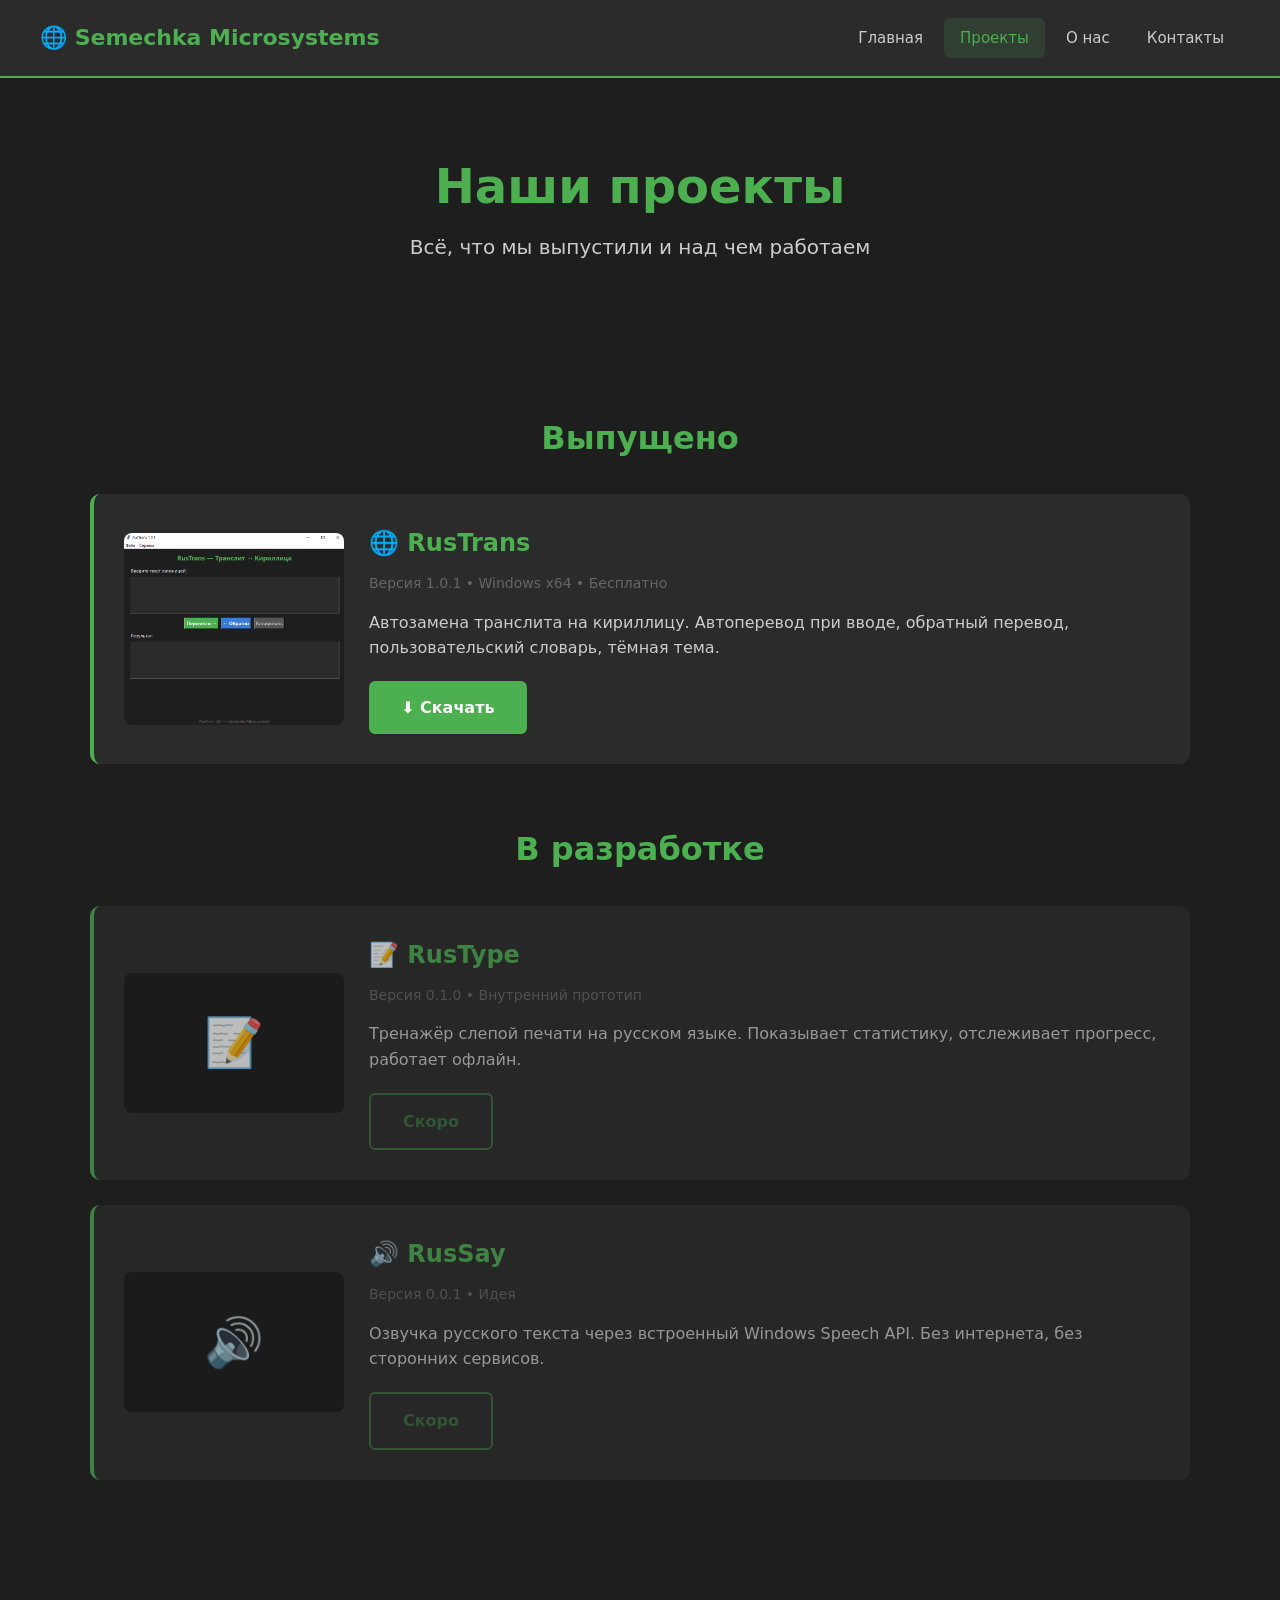
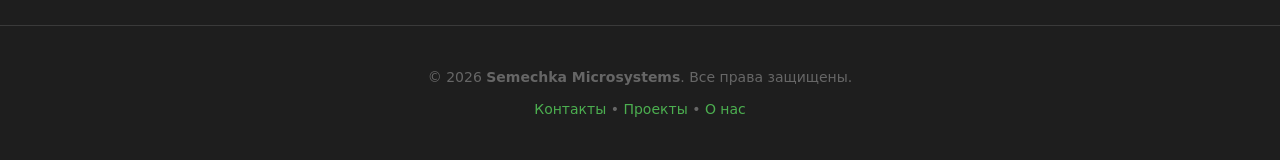
==== projects.html @ a8127fbb "Initial commit: Semechka Microsystems site" ====
<!DOCTYPE html>
<html lang="ru">
<head>
<meta charset="UTF-8">
<meta name="viewport" content="width=device-width, initial-scale=1.0">
<title>Проекты — Semechka Microsystems</title>
<meta name="description" content="Проекты Semechka Microsystems: RusTrans 1.0.1 и будущие релизы.">
<meta name="theme-color" content="#4CAF50">

<link rel="icon" type="image/x-icon" href="./favicon.ico">
<link rel="icon" type="image/png" sizes="32x32" href="./favicon-32x32.png">
<link rel="icon" type="image/png" sizes="16x16" href="./favicon-16x16.png">
<link rel="apple-touch-icon" sizes="180x180" href="./apple-touch-icon.png">
<link rel="manifest" href="./site.webmanifest">

<link rel="stylesheet" href="style.css">
</head>
<body>

<header>
  <a href="index.html" class="logo">
  <span>🌐 Semechka Microsystems</span>
  </a>
  <nav>
    <a href="index.html">Главная</a>
    <a href="projects.html" class="active">Проекты</a>
    <a href="about.html">О нас</a>
    <a href="contact.html">Контакты</a>
  </nav>
</header>

<main>

<section class="hero">
  <h1>Наши проекты</h1>
  <div class="subtitle">Всё, что мы выпустили и над чем работаем</div>
</section>

<section class="section container">

  <h2>Выпущено</h2>

  <div class="project">
    <img src="assets/screenshot-rustrans.png" alt="RusTrans">
    <div class="project-info">
      <h3>🌐 RusTrans</h3>
      <div class="version">Версия 1.0.1 • Windows x64 • Бесплатно</div>
      <p>Автозамена транслита на кириллицу. Автоперевод при вводе, обратный перевод, пользовательский словарь, тёмная тема.</p>
      <a href="assets/RusTrans_Setup_1.0.1_x64.exe" class="btn">⬇ Скачать</a>
    </div>
  </div>

  <h2 style="margin-top:60px;">В разработке</h2>

  <div class="project" style="opacity:0.7;">
    <div class="project-placeholder">📝</div>
    <div class="project-info">
      <h3>📝 RusType</h3>
      <div class="version">Версия 0.1.0 • Внутренний прототип</div>
      <p>Тренажёр слепой печати на русском языке. Показывает статистику, отслеживает прогресс, работает офлайн.</p>
      <span class="btn btn-outline" style="opacity:0.5; cursor:default;">Скоро</span>
    </div>
  </div>

  <div class="project" style="opacity:0.7;">
    <div class="project-placeholder">🔊</div>
    <div class="project-info">
      <h3>🔊 RusSay</h3>
      <div class="version">Версия 0.0.1 • Идея</div>
      <p>Озвучка русского текста через встроенный Windows Speech API. Без интернета, без сторонних сервисов.</p>
      <span class="btn btn-outline" style="opacity:0.5; cursor:default;">Скоро</span>
    </div>
  </div>

</section>

</main>

<footer>
  <p>© 2026 <strong>Semechka Microsystems</strong>. Все права защищены.</p>
  <div class="footer-links">
    <a href="contact.html">Контакты</a> •
    <a href="projects.html">Проекты</a> •
    <a href="about.html">О нас</a>
  </div>
</footer>

</body>
</html>
---- style.css ----
/* ============================================================
   Semechka Microsystems — общие стили
   ============================================================ */

* { margin: 0; padding: 0; box-sizing: border-box; }

:root {
  --bg: #1e1e1e;
  --bg-alt: #2b2b2b;
  --bg-hover: #3a3a3a;
  --accent: #4CAF50;
  --accent-hover: #45a049;
  --accent-blue: #3a7bd5;
  --text: #ffffff;
  --text-dim: #cccccc;
  --text-mute: #666666;
  --border: #3a3a3a;
}

body {
  font-family: 'Segoe UI', system-ui, -apple-system, sans-serif;
  background: var(--bg);
  color: var(--text);
  line-height: 1.6;
  min-height: 100vh;
  display: flex;
  flex-direction: column;
}

/* ---------- Шапка ---------- */
header {
  background: var(--bg-alt);
  padding: 18px 40px;
  display: flex;
  justify-content: space-between;
  align-items: center;
  border-bottom: 2px solid var(--accent);
  position: sticky;
  top: 0;
  z-index: 100;
}

.logo {
  font-size: 22px;
  font-weight: bold;
  color: var(--accent);
  display: flex;
  align-items: center;
  gap: 12px;
  text-decoration: none;
}
.logo img {
  height: 36px;
  width: auto;
  image-rendering: pixelated;
}
.logo:hover { color: var(--accent-hover); }
.logo:hover img { opacity: 0.85; }

nav { display: flex; gap: 5px; }
nav a {
  color: var(--text-dim);
  text-decoration: none;
  padding: 8px 16px;
  border-radius: 6px;
  transition: all 0.2s;
  font-size: 15px;
}
nav a:hover { color: var(--accent); background: rgba(76, 175, 80, 0.1); }
nav a.active { color: var(--accent); background: rgba(76, 175, 80, 0.15); }

/* ---------- Контент ---------- */
main { flex: 1; }

.container {
  max-width: 1100px;
  margin: 0 auto;
  padding: 0 20px;
}

.hero {
  text-align: center;
  padding: 80px 20px 60px;
}
.hero .hero-logo {
  height: 120px;
  margin-bottom: 25px;
  image-rendering: pixelated;
}
.hero h1 {
  font-size: 48px;
  color: var(--accent);
  margin-bottom: 15px;
  line-height: 1.2;
}
.hero .subtitle {
  font-size: 20px;
  color: var(--text-dim);
  margin-bottom: 30px;
}
.hero p {
  font-size: 17px;
  color: var(--text-dim);
  max-width: 700px;
  margin: 0 auto 35px;
}

/* ---------- Кнопки ---------- */
.btn {
  display: inline-block;
  background: var(--accent);
  color: white;
  padding: 14px 32px;
  border-radius: 6px;
  text-decoration: none;
  font-weight: bold;
  font-size: 16px;
  transition: all 0.2s;
  border: none;
  cursor: pointer;
}
.btn:hover { background: var(--accent-hover); transform: translateY(-2px); }

.btn-secondary {
  background: var(--accent-blue);
  margin-left: 10px;
}
.btn-secondary:hover { background: #3268b3; }

.btn-outline {
  background: transparent;
  border: 2px solid var(--accent);
  color: var(--accent);
}
.btn-outline:hover { background: var(--accent); color: white; }

/* ---------- Секции ---------- */
.section { padding: 60px 0; }
.section h2 {
  color: var(--accent);
  font-size: 32px;
  margin-bottom: 30px;
  text-align: center;
}
.section h3 {
  color: var(--accent);
  font-size: 22px;
  margin-bottom: 15px;
}

/* ---------- Карточки ---------- */
.grid {
  display: grid;
  grid-template-columns: repeat(auto-fit, minmax(280px, 1fr));
  gap: 20px;
}

.card {
  background: var(--bg-alt);
  padding: 25px;
  border-radius: 8px;
  border-left: 3px solid var(--accent);
  transition: transform 0.2s, box-shadow 0.2s;
}
.card:hover {
  transform: translateY(-4px);
  box-shadow: 0 8px 24px rgba(76, 175, 80, 0.15);
}
.card h3 { color: var(--accent); margin-bottom: 10px; font-size: 18px; }
.card p { color: var(--text-dim); font-size: 14px; }
.card .icon { font-size: 32px; margin-bottom: 12px; display: block; }

/* ---------- Проект ---------- */
.project {
  background: var(--bg-alt);
  border-radius: 10px;
  padding: 30px;
  margin-bottom: 25px;
  border-left: 4px solid var(--accent);
  display: flex;
  gap: 25px;
  align-items: center;
}
.project img {
  width: 220px;
  border-radius: 8px;
  flex-shrink: 0;
}
.project-placeholder {
  width: 220px;
  height: 140px;
  background: #1a1a1a;
  border-radius: 8px;
  display: flex;
  align-items: center;
  justify-content: center;
  font-size: 48px;
  flex-shrink: 0;
}
.project-info h3 {
  color: var(--accent);
  font-size: 24px;
  margin-bottom: 10px;
}
.project-info .version {
  color: var(--text-mute);
  font-size: 14px;
  margin-bottom: 15px;
}
.project-info p {
  color: var(--text-dim);
  margin-bottom: 20px;
}

/* ---------- О компании ---------- */
.about-text {
  max-width: 800px;
  margin: 0 auto;
  font-size: 16px;
  color: var(--text-dim);
  line-height: 1.8;
}
.about-text p { margin-bottom: 20px; }
.about-text strong { color: var(--accent); }

.stats {
  display: grid;
  grid-template-columns: repeat(auto-fit, minmax(180px, 1fr));
  gap: 20px;
  margin: 40px 0;
}
.stat {
  background: var(--bg-alt);
  padding: 25px;
  border-radius: 8px;
  text-align: center;
}
.stat .num {
  font-size: 36px;
  color: var(--accent);
  font-weight: bold;
}
.stat .label {
  color: var(--text-mute);
  font-size: 14px;
  margin-top: 5px;
}

/* ---------- Контакты ---------- */
.contact-grid {
  display: grid;
  grid-template-columns: repeat(auto-fit, minmax(280px, 1fr));
  gap: 20px;
  margin-top: 30px;
}
.contact-card {
  background: var(--bg-alt);
  padding: 25px;
  border-radius: 8px;
  text-align: center;
}
.contact-card .icon { font-size: 40px; margin-bottom: 15px; display: block; }
.contact-card h3 { color: var(--accent); margin-bottom: 10px; }
.contact-card a {
  color: var(--accent-blue);
  text-decoration: none;
  word-break: break-all;
}
.contact-card a:hover { text-decoration: underline; }

/* ---------- 404 ---------- */
.error-page {
  text-align: center;
  padding: 100px 20px;
}
.error-page .code {
  font-size: 120px;
  color: var(--accent);
  font-weight: bold;
  line-height: 1;
}
.error-page h1 {
  font-size: 32px;
  color: var(--text);
  margin: 20px 0;
}
.error-page p {
  color: var(--text-dim);
  margin-bottom: 30px;
}

/* ---------- Футер ---------- */
footer {
  text-align: center;
  padding: 40px 20px;
  color: var(--text-mute);
  border-top: 1px solid var(--border);
  margin-top: 60px;
  font-size: 14px;
}
footer a { color: var(--accent); text-decoration: none; }
footer a:hover { text-decoration: underline; }
footer .footer-links { margin-top: 10px; }

/* ---------- Адаптив ---------- */
@media (max-width: 700px) {
  header { padding: 15px 20px; flex-direction: column; gap: 15px; }
  nav { flex-wrap: wrap; justify-content: center; }
  .hero h1 { font-size: 32px; }
  .hero .subtitle { font-size: 17px; }
  .hero .hero-logo { height: 80px; }
  .project { flex-direction: column; align-items: flex-start; }
  .project img, .project-placeholder { width: 100%; }
  .btn-secondary { margin-left: 0; margin-top: 10px; }
}
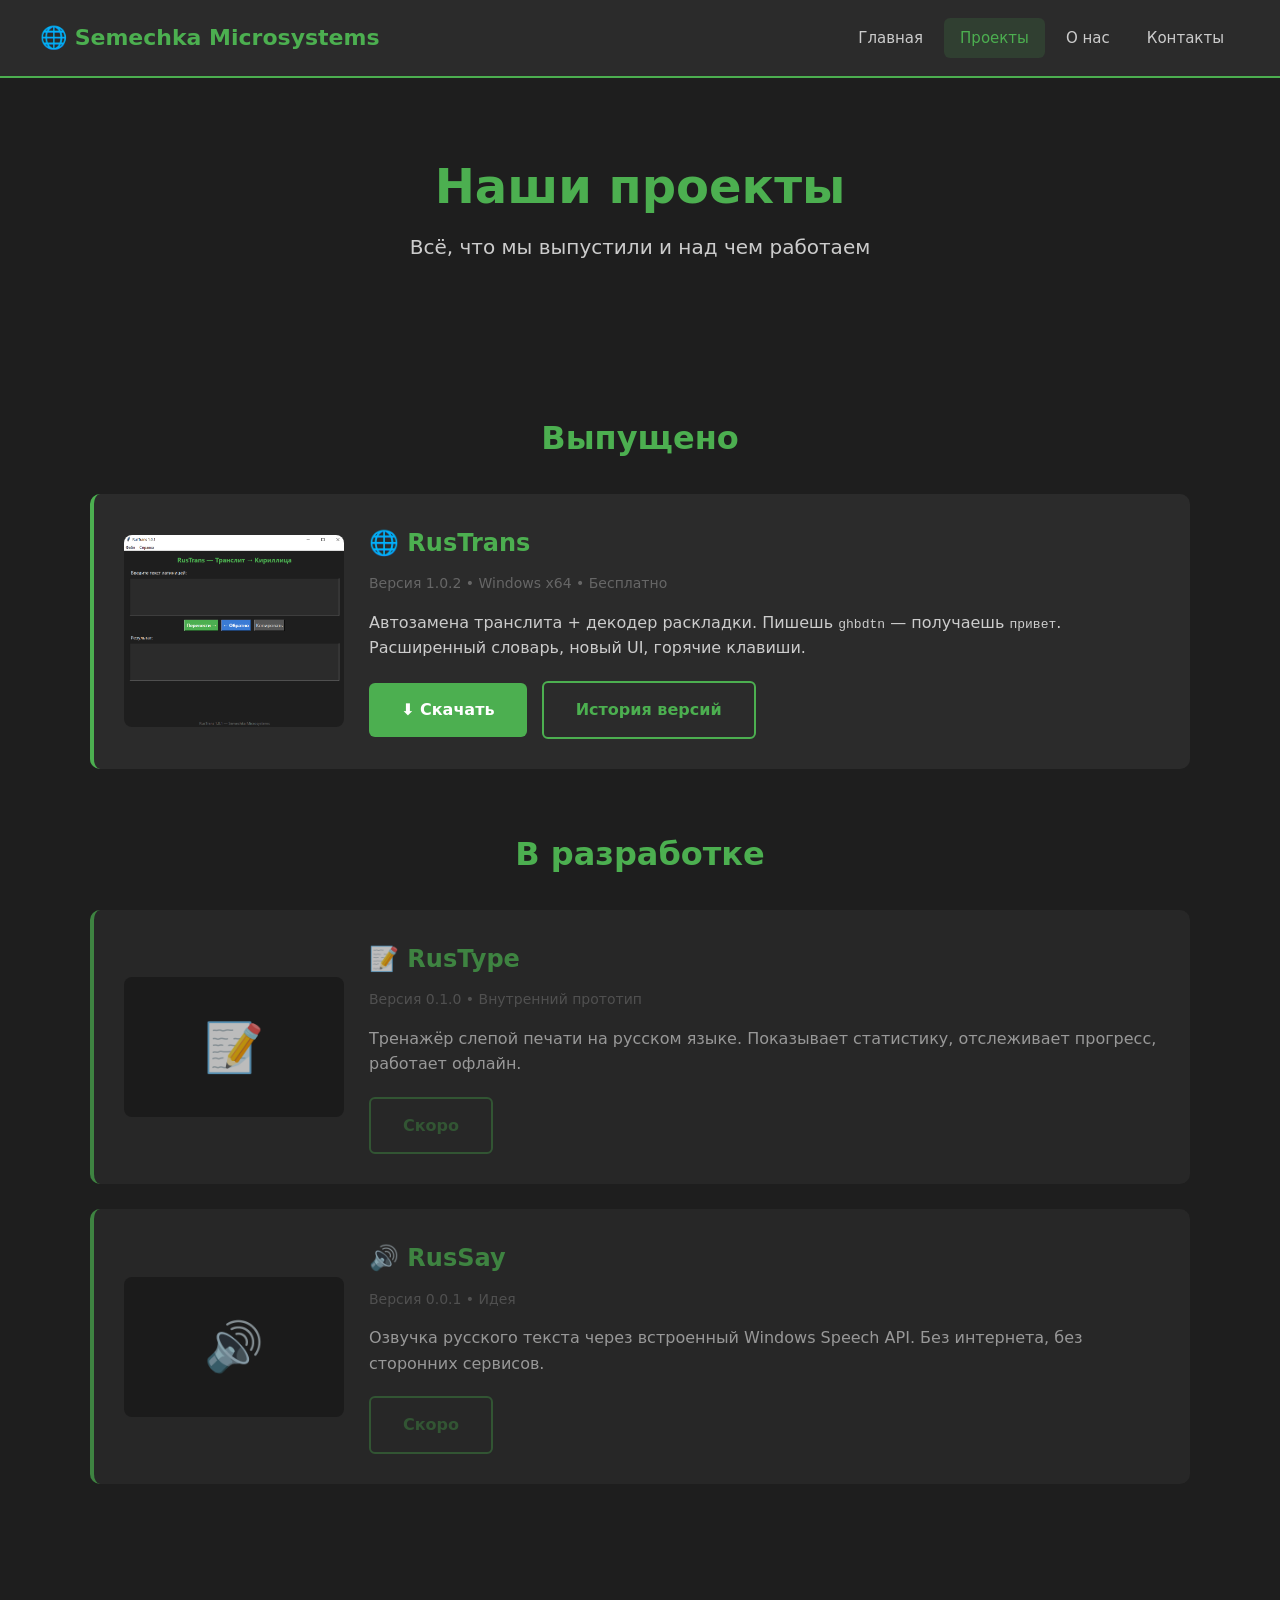
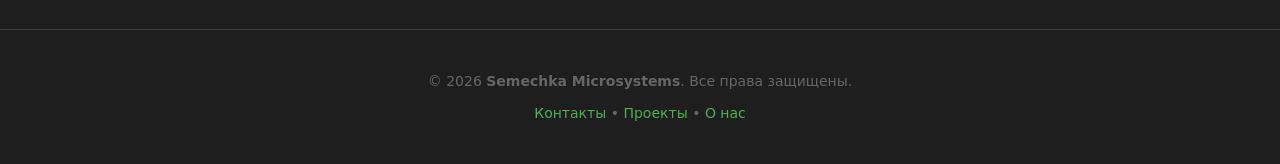
==== commit 7e1505e6: "Fix sitemap and robots with correct URL" ====
--- a/projects.html
+++ b/projects.html
@@ -44,9 +44,10 @@
     <img src="assets/screenshot-rustrans.png" alt="RusTrans">
     <div class="project-info">
       <h3>🌐 RusTrans</h3>
-      <div class="version">Версия 1.0.1 • Windows x64 • Бесплатно</div>
-      <p>Автозамена транслита на кириллицу. Автоперевод при вводе, обратный перевод, пользовательский словарь, тёмная тема.</p>
-      <a href="assets/RusTrans_Setup_1.0.1_x64.exe" class="btn">⬇ Скачать</a>
+      <div class="version">Версия 1.0.2 • Windows x64 • Бесплатно</div>
+      <p>Автозамена транслита + декодер раскладки. Пишешь <code>ghbdtn</code> — получаешь <code>привет</code>. Расширенный словарь, новый UI, горячие клавиши.</p>
+      <a href="assets/RusTrans_Setup_1.0.2_x64.exe" class="btn">⬇ Скачать</a>
+      <a href="changelog.html" class="btn btn-outline" style="margin-left:10px;">История версий</a>
     </div>
   </div>
 
